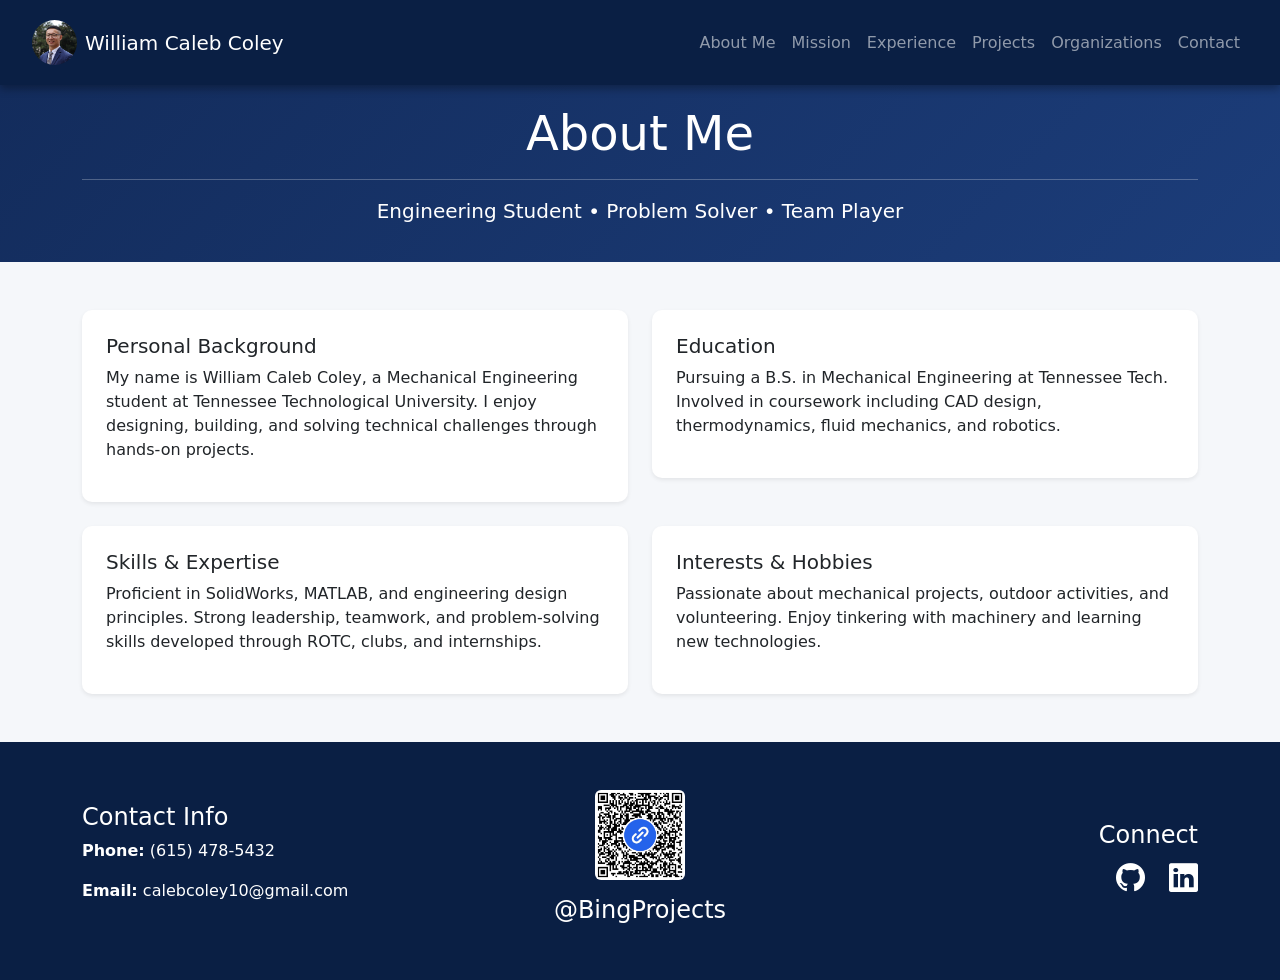
==== about.html @ 5aaec3ba "Updated website content" ====
<!DOCTYPE html>
<html lang="en">
<head>
    <meta charset="UTF-8">
    <title>About Me | William Caleb Coley</title>
    <meta name="viewport" content="width=device-width, initial-scale=1">

    <!-- Bootstrap CSS -->
    <link href="https://cdn.jsdelivr.net/npm/bootstrap@5.3.2/dist/css/bootstrap.min.css" rel="stylesheet">

    <!-- Bootstrap Icons -->
    <link rel="stylesheet" href="https://cdn.jsdelivr.net/npm/bootstrap-icons@1.11.1/font/bootstrap-icons.css">

    <!-- Your CSS -->
    <link rel="stylesheet" href="assets/css/style.css">
</head>

<body>

<!-- ================= NAVBAR ================= -->
<nav class="navbar navbar-expand-lg navbar-dark fixed-top custom-navbar">
    <div class="container-fluid">

        <a class="navbar-brand d-flex align-items-center" href="index.html">
            <img src="images/profile.jpg"
                 alt="Profile"
                 class="rounded-circle me-2"
                 width="45" height="45">
            William Caleb Coley
        </a>

        <button class="navbar-toggler ms-auto"
                type="button"
                data-bs-toggle="collapse"
                data-bs-target="#navbarNav">
            <span class="navbar-toggler-icon"></span>
        </button>

        <div class="collapse navbar-collapse justify-content-end" id="navbarNav">
            <ul class="navbar-nav text-end">
                <li class="nav-item"><a class="nav-link active" href="about.html">About Me</a></li>
                <li class="nav-item"><a class="nav-link" href="mission.html">Mission</a></li>
                <li class="nav-item"><a class="nav-link" href="experience.html">Experience</a></li>
                <li class="nav-item"><a class="nav-link" href="projects.html">Projects</a></li>
                <li class="nav-item"><a class="nav-link" href="organizations.html">Organizations</a></li>
                <li class="nav-item"><a class="nav-link" href="contact.html">Contact</a></li>
            </ul>
        </div>

    </div>
</nav>

<!-- ================= FLEX WRAPPER ================= -->
<div class="page-content">

    <!-- HERO -->
    <header class="hero-section text-white">
        <div class="container text-center">
            <h1 class="display-5">About Me</h1>
            <hr class="hero-divider my-3">
            <p class="lead">Engineering Student • Problem Solver • Team Player</p>
        </div>
    </header>

    <!-- ABOUT ME SECTIONS -->
    <section class="py-5" style="background-color:#f5f7fa;">
        <div class="container">

            <div class="row g-4">

                <!-- Section 1: Personal Background -->
                <div class="col-md-6">
                    <div class="card shadow-sm border-0 p-4">
                        <h5>Personal Background</h5>
                        <p>
                            My name is William Caleb Coley, a Mechanical Engineering student 
                            at Tennessee Technological University. I enjoy designing, building, 
                            and solving technical challenges through hands-on projects.
                        </p>
                    </div>
                </div>

                <!-- Section 2: Education -->
                <div class="col-md-6">
                    <div class="card shadow-sm border-0 p-4">
                        <h5>Education</h5>
                        <p>
                            Pursuing a B.S. in Mechanical Engineering at Tennessee Tech. 
                            Involved in coursework including CAD design, thermodynamics, 
                            fluid mechanics, and robotics.
                        </p>
                    </div>
                </div>

                <!-- Section 3: Skills -->
                <div class="col-md-6">
                    <div class="card shadow-sm border-0 p-4">
                        <h5>Skills & Expertise</h5>
                        <p>
                            Proficient in SolidWorks, MATLAB, and engineering design principles. 
                            Strong leadership, teamwork, and problem-solving skills developed 
                            through ROTC, clubs, and internships.
                        </p>
                    </div>
                </div>

                <!-- Section 4: Interests & Hobbies -->
                <div class="col-md-6">
                    <div class="card shadow-sm border-0 p-4">
                        <h5>Interests & Hobbies</h5>
                        <p>
                            Passionate about mechanical projects, outdoor activities, and 
                            volunteering. Enjoy tinkering with machinery and learning new 
                            technologies.
                        </p>
                    </div>
                </div>

            </div>

        </div>
    </section>

</div>
<!-- END page-content -->

<!-- ================= FOOTER ================= -->
<section id="contact" class="contact-section text-white py-5">
    <div class="container">
        <div class="row align-items-center text-center text-md-start">

            <!-- LEFT -->
            <div class="col-md-4 mb-4 mb-md-0">
                <h4>Contact Info</h4>
                <p><strong>Phone:</strong> (615) 478-5432</p>
                <p><strong>Email:</strong> calebcoley10@gmail.com</p>
            </div>

            <!-- CENTER: QR + BingProjects -->
            <div class="col-md-4 mb-4 mb-md-0 text-center">
                <!-- QR Code -->
                <div class="mb-3">
                    <img src="images/qr-code.png" 
                         alt="QR Code" 
                         width="90" height="90" 
                         class="img-fluid rounded mx-auto d-block">
                </div>

                <!-- BingProjects -->
                <h4 class="mt-2">@BingProjects</h4>
            </div>

            <!-- RIGHT -->
            <div class="col-md-4 text-md-end text-center">
                <h4>Connect</h4>

                <a href="https://github.com/wccoley42" target="_blank" class="social-icon">
                    <i class="bi bi-github"></i>
                </a>

                <a href="https://www.linkedin.com/in/william-c-coley" target="_blank" class="social-icon">
                    <i class="bi bi-linkedin"></i>
                </a>
            </div>

        </div>
    </div>
</section>

<!-- Bootstrap JS -->
<script src="https://cdn.jsdelivr.net/npm/bootstrap@5.3.2/dist/js/bootstrap.bundle.min.js"></script>
<script src="assets/js/script.js"></script>

</body>
</html>
---- assets/css/style.css ----
/* Body background and text */
body {
    margin: 0;           /* REMOVE browser default top/bottom margin */
    padding-top: 85px;   /* keeps space for fixed navbar */
    scroll-behavior: smooth;
    background-color: #f5f7fa;
    color: #0a1f44;
}

/* Navbar */
.custom-navbar {
    background-color: #0a1f44;
    padding: 15px 20px;
    box-shadow: 0 4px 8px rgba(0,0,0,0.3);
}

.navbar-brand {
    color: #ffffff; /* default color (white on dark navbar) */
    transition: 0.3s ease;
    text-decoration: none;
}

.navbar-brand:hover {
    color: #66b2ff; /* accent blue on hover */
    text-decoration: none; /* optional: remove underline */
}

 /* Navbar links hover */
.navbar-nav .nav-link {
    transition: 0.3s ease;
}

.navbar-nav .nav-link:hover {
    color: #66b2ff; /* same accent blue as hero links */
}

.navbar-nav .nav-link.active {
    color: #66b2ff; /* blue for the active section */
}
.navbar-toggler {
    border: none; /* optional: remove border if any */
    transition: 0.3s ease;
}

.navbar-toggler:hover .navbar-toggler-icon {
    background-image: url("data:image/svg+xml;charset=utf8,%3Csvg viewBox='0 0 30 30' xmlns='http://www.w3.org/2000/svg'%3E%3Cpath stroke='rgb(102,178,255)' stroke-width='2' stroke-linecap='round' stroke-miterlimit='10' d='M4 7h22M4 15h22M4 23h22'/%3E%3C/svg%3E");
}


/* Learn More Projects button */
.btn-learn-more {
    background-color: #0a1f44; /* Dark navy base */
    color: #ffffff;
    padding: 10px 25px;
    border-radius: 5px;
    transition: 0.3s ease;
    text-decoration: none;
}

.btn-learn-more:hover {
    background-color: #66b2ff; /* hover color */
    color: #0a1f44;            /* text color changes on hover */
}
/* Hero Section */
.hero-section {
    background: linear-gradient(135deg, #132c5c, #1c3d7a);
    padding: 20px 20px;
}

.hero-section h1,
.hero-section p,
.hero-section .hero-divider {
    margin-top: 0;
}

.hero-section a {
    text-decoration: underline; /* optional */
    color: #ffffff;
    transition: 0.3s ease;
}

.hero-section a:hover {
    color: #66b2ff; /* accent blue */
    text-decoration: none;
}

/* Alternate section styling */
section.bg-white {
    background-color: #ffffff;
    color: #0a1f44;
}

/* Cards */
.card {
    background-color: #ffffff;
    border-radius: 10px;
}

/* Buttons with hover accent */
.btn-dark.btn-hover {
    background-color: #0a1f44;
    color: #ffffff;
    transition: 0.3s ease;
}

.btn-dark.btn-hover:hover {
    background-color: #66b2ff;
    color: #ffffff;
}

.contact-section {
    background-color: #0a1f44; /* Dark navy */
}

.social-icon {
    color: white;
    font-size: 1.8rem;
    margin-left: 15px;
    transition: 0.3s ease;
    text-decoration: none;
}

.social-icon:hover {
    color: #66b2ff;
    transform: translateY(-3px);
}

/*<!--for Experience Page-->*/
/* Make page take full height */
html, body {
    height: 100%;
}

body {
    display: flex;
    flex-direction: column;
}

.page-content {
    flex: 1;
}

/* Company links (Experience Page) */
.company-link {
    color: #0a1f44;           /* same dark navy */
    text-decoration: underline;
    transition: 0.3s ease;
}

.company-link:hover {
    color: #66b2ff;           /* accent blue on hover */
}
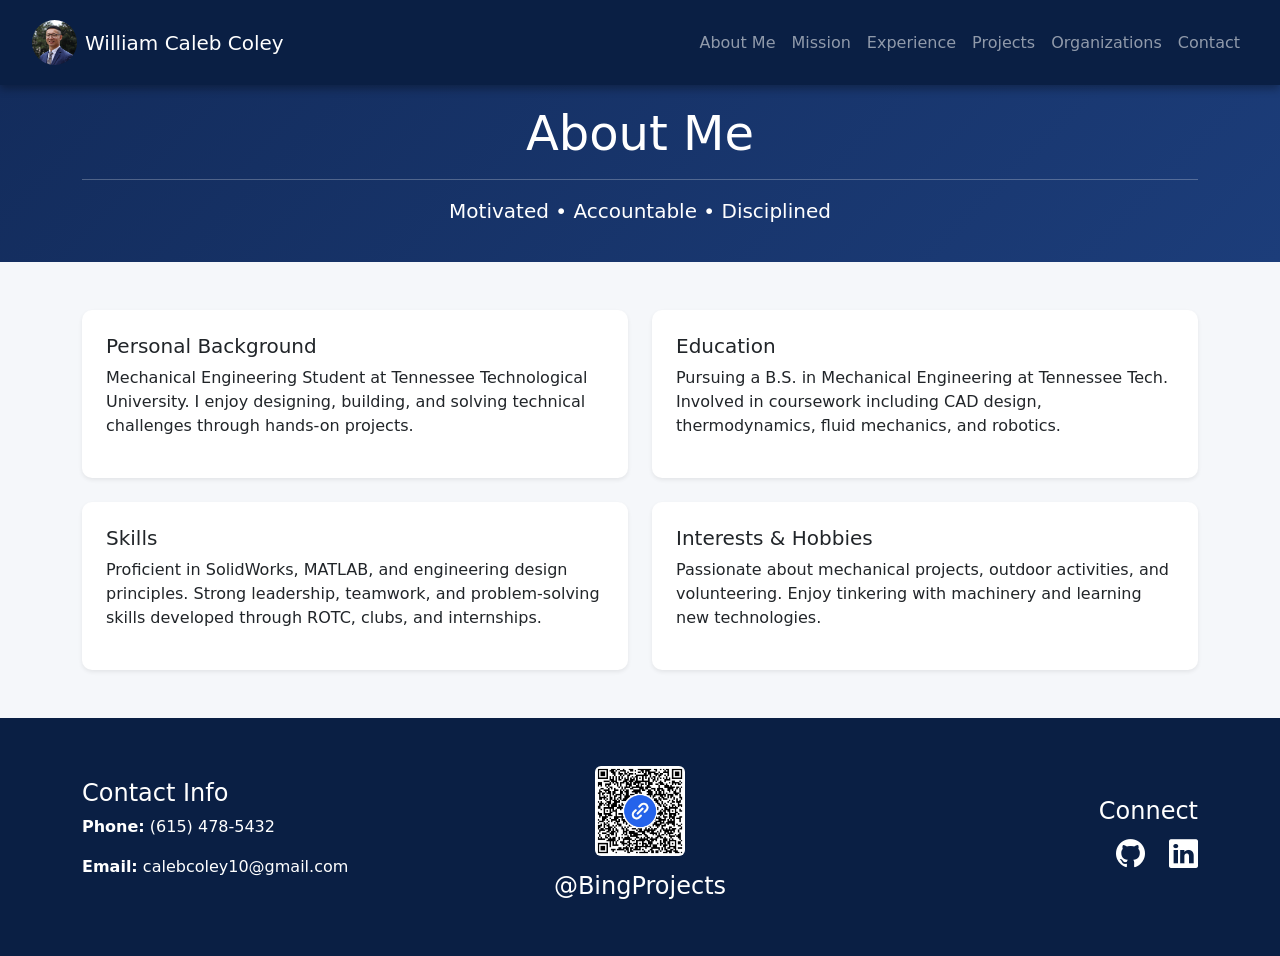
==== commit 0fb2d051: "Updated website content" ====
--- a/about.html
+++ b/about.html
@@ -58,7 +58,7 @@
         <div class="container text-center">
             <h1 class="display-5">About Me</h1>
             <hr class="hero-divider my-3">
-            <p class="lead">Engineering Student • Problem Solver • Team Player</p>
+            <p class="lead">Motivated • Accountable • Disciplined</p>
         </div>
     </header>
 
@@ -73,7 +73,7 @@
                     <div class="card shadow-sm border-0 p-4">
                         <h5>Personal Background</h5>
                         <p>
-                            My name is William Caleb Coley, a Mechanical Engineering student 
+                            Mechanical Engineering Student 
                             at Tennessee Technological University. I enjoy designing, building, 
                             and solving technical challenges through hands-on projects.
                         </p>
@@ -95,7 +95,7 @@
                 <!-- Section 3: Skills -->
                 <div class="col-md-6">
                     <div class="card shadow-sm border-0 p-4">
-                        <h5>Skills & Expertise</h5>
+                        <h5>Skills</h5>
                         <p>
                             Proficient in SolidWorks, MATLAB, and engineering design principles. 
                             Strong leadership, teamwork, and problem-solving skills developed 
--- a/assets/css/style.css
+++ b/assets/css/style.css
@@ -53,13 +53,16 @@
     color: #ffffff;
     padding: 10px 25px;
     border-radius: 5px;
-    transition: 0.3s ease;
+    transition: all 0.3s ease;
     text-decoration: none;
+    border: none;
 }
 
 .btn-learn-more:hover {
-    background-color: #66b2ff; /* hover color */
-    color: #0a1f44;            /* text color changes on hover */
+    background-color: #66b2ff; /* Hover color */
+    color: #0a1f44;            /* Text color changes */
+    transform: translateY(-2px); /* Slight lift effect */
+    box-shadow: 0 4px 10px rgba(0, 0, 0, 0.15);
 }
 /* Hero Section */
 .hero-section {
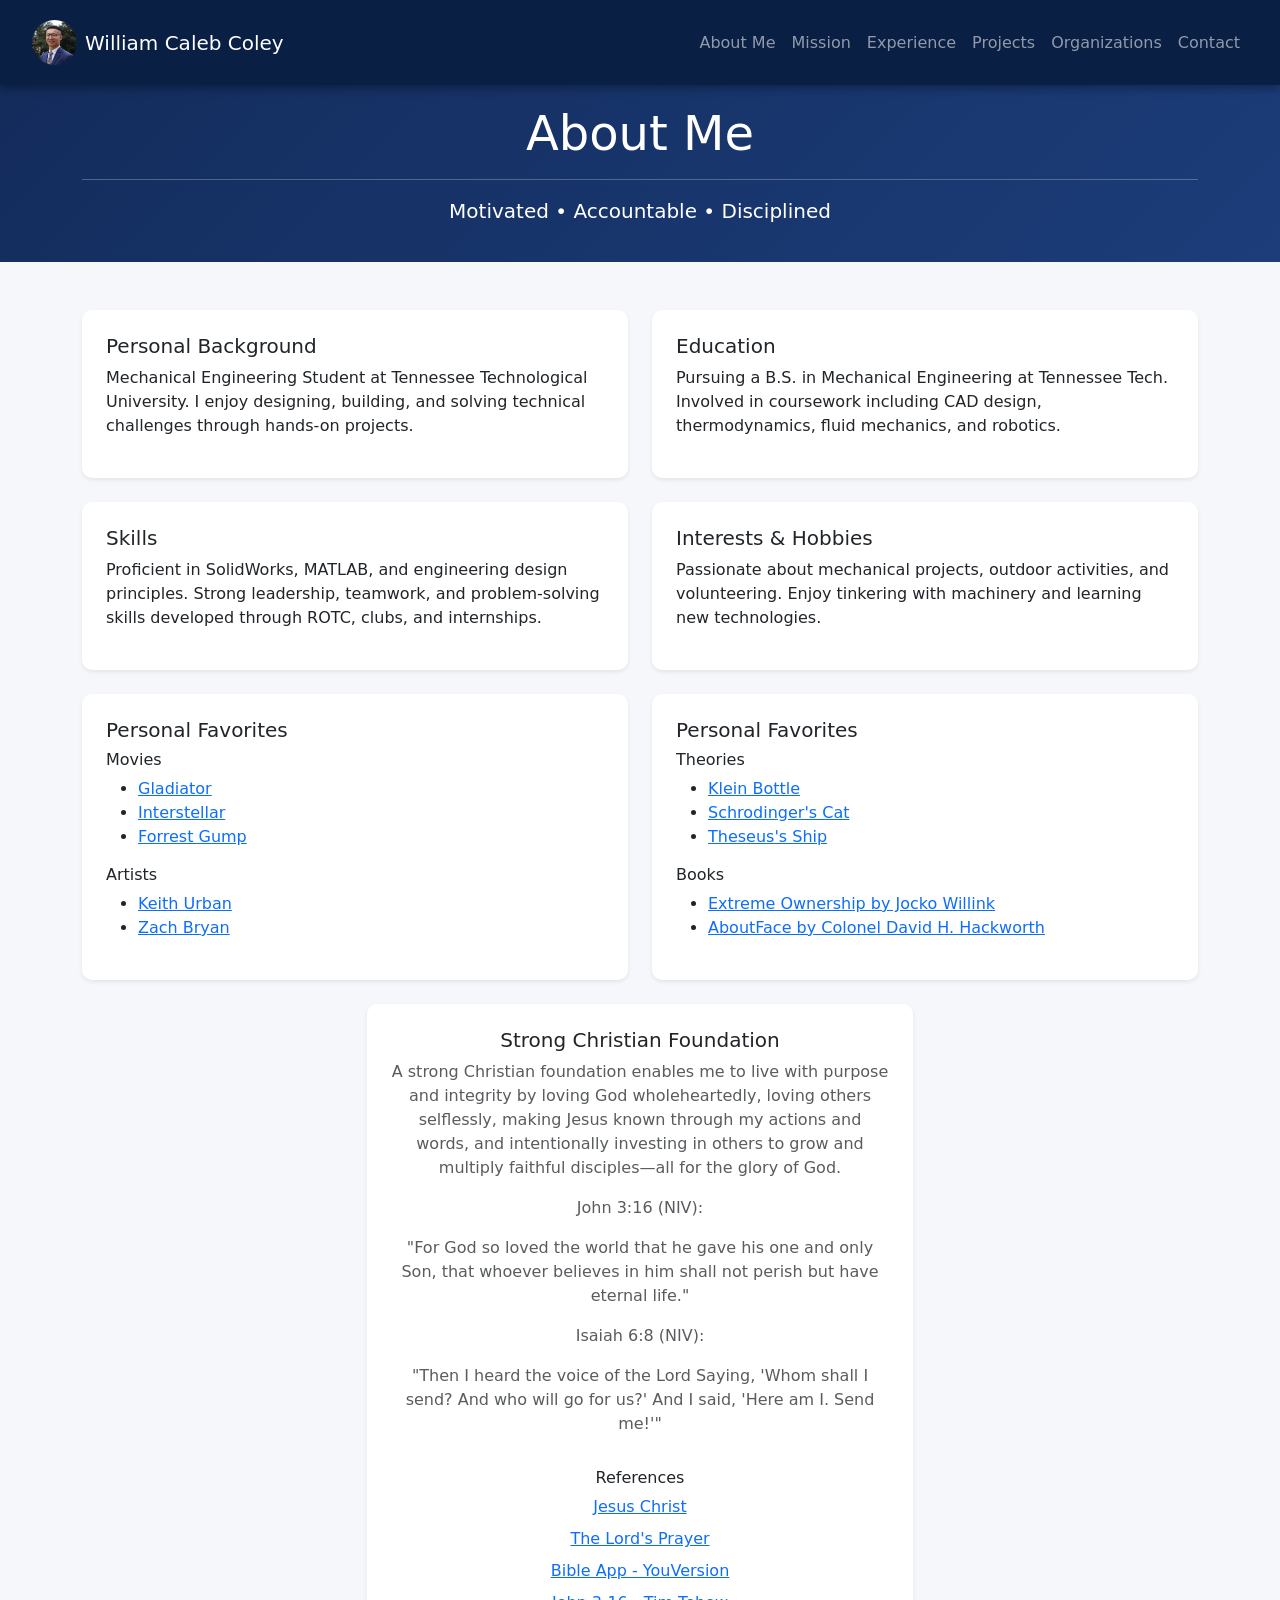
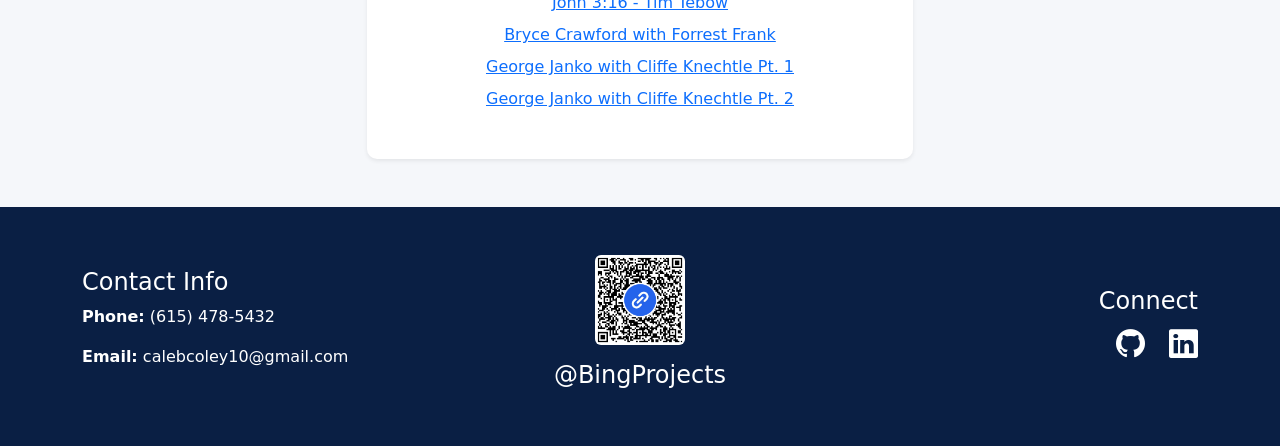
==== commit 5e708b12: "Updated website content" ====
--- a/about.html
+++ b/about.html
@@ -116,6 +116,157 @@
                     </div>
                 </div>
 
+                <!-- Section 5: Favorite Movies and Artist -->
+                <div class="col-md-6">
+                    <div class="card shadow-sm border-0 p-4">
+                        <h5>Personal Favorites</h5>
+
+                        <h6>Movies</h6>
+                        <ul>
+                            <li>
+                                <a href="https://www.youtube.com/watch?v=P5ieIbInFpg&t=1s" target="_blank">
+                                    Gladiator
+                                </a>
+                            </li>
+                            <li>
+                                <a href="https://www.youtube.com/watch?v=zSWdZVtXT7E" target="_blank">
+                                    Interstellar
+                                </a>
+                            </li>
+                            <li>
+                                <a href="https://www.youtube.com/watch?v=bLvqoHBptjg" target="_blank">
+                                    Forrest Gump
+                                </a>
+                            </li>
+                        </ul>
+
+                        <h6>Artists</h6>
+                        <ul>
+                            <li>
+                                <a href="https://www.youtube.com/@KeithUrban" target="_blank">
+                                    Keith Urban
+                                </a>
+                            </li>
+                            <li>
+                                <a href="https://www.youtube.com/@zachbryan1067" target="_blank">
+                                    Zach Bryan
+                                </a>
+                            </li>
+                        </ul>
+
+                    </div>
+                </div>
+
+                <!-- Section 6: Thoughtful Theories -->
+                <div class="col-md-6">
+                    <div class="card shadow-sm border-0 p-4">
+                        <h5>Personal Favorites</h5>
+
+                        <h6>Theories</h6>
+                        <ul>
+                            <li>
+                                <a href="https://www.youtube.com/watch?v=9Bqg-6nzkzw" target="_blank">
+                                    Klein Bottle
+                                </a>
+                            </li>
+                            <li>
+                                <a href="https://www.youtube.com/watch?v=UjaAxUO6-Uw" target="_blank">
+                                    Schrodinger's Cat
+                                </a>
+                            </li>
+                            <li>
+                                <a href="https://www.youtube.com/watch?v=kVAHXiKjgRo" target="_blank">
+                                    Theseus's Ship
+                                </a>
+                            </li>
+                        </ul>
+
+                        <h6>Books</h6>
+                        <ul>
+                            <li>
+                                <a href="https://jocko.com/books/" target="_blank">
+                                    Extreme Ownership by Jocko Willink
+                                </a>
+                            </li>
+                            <li>
+                                <a href="https://www.amazon.com/exec/obidos/ASIN/1982144041?tag=simonsayscom" target="_blank">
+                                    AboutFace by Colonel David H. Hackworth
+                                </a>
+                            </li>
+                        </ul>
+
+                    </div>
+                </div>
+
+                <div class="col-md-6 mx-auto">
+                    <div class="card shadow-sm border-0 p-4">
+                        <h5 class="text-center">Strong Christian Foundation</h5>
+
+                        <p class="text-muted text-center">
+                            A strong Christian foundation enables me to live 
+                            with purpose and integrity by loving God wholeheartedly, 
+                            loving others selflessly, making Jesus known through my 
+                            actions and words, and intentionally investing in others 
+                            to grow and multiply faithful disciples—all for the glory of God.
+                        </p>
+                        <p class="text-muted text-center">
+                            John 3:16 (NIV):
+                        </p>                       
+                        <p class="text-muted text-center">
+                            "For God so loved the world that he gave his one and only Son,
+                            that whoever believes in him shall not perish but have eternal life."
+                        </p>
+                        <p class="text-muted text-center">
+                            Isaiah 6:8 (NIV):
+                        </p>                       
+                        <p class="text-muted text-center">
+                            "Then I heard the voice of the Lord Saying, 'Whom shall I send?
+                            And who will go for us?' And I said, 'Here am I. Send me!'"
+                        </p>
+
+                        <h6 class="mt-3 text-center">References</h6>
+                        <ul class="text-center list-unstyled">
+                            <li class="mb-2">
+                                <a href="https://www.youtube.com/watch?v=25x1nkPb7VQ" target="_blank">
+                                    Jesus Christ
+                                </a>
+                            </li>                           
+                            <li class="mb-2">
+                                <a href="https://www.biblegateway.com/passage/?search=Matthew%206%3A5-15&version=ESV;NIV" target="_blank">
+                                    The Lord's Prayer
+                                </a>
+                            </li>
+                            <li class="mb-2">
+                                <a href="https://www.youversion.com/bible-app" target="_blank">
+                                    Bible App - YouVersion
+                                </a>
+                            </li>
+                            <li class="mb-2">
+                                <a href="https://www.youtube.com/watch?v=nyxjRcyrj8s" target="_blank">
+                                    John 3:16 - Tim Tebow
+                                </a>
+                            </li>
+
+                            <li class="mb-2">
+                                <a href="https://www.youtube.com/watch?v=gDKWjZNxorM" target="_blank">
+                                    Bryce Crawford with Forrest Frank
+                                </a>
+                            </li>
+                            <li class="mb-2">
+                                <a href="https://www.youtube.com/watch?v=BnuR0AYlIcs" target="_blank">
+                                    George Janko with Cliffe Knechtle Pt. 1
+                                </a>
+                            </li>
+                            <li class="mb-2">
+                                <a href="https://www.youtube.com/watch?v=6t-l0Y_uj9k" target="_blank">
+                                    George Janko with Cliffe Knechtle Pt. 2
+                                </a>
+                            </li>
+
+                        </ul>
+                    </div>
+                </div>
+
             </div>
 
         </div>
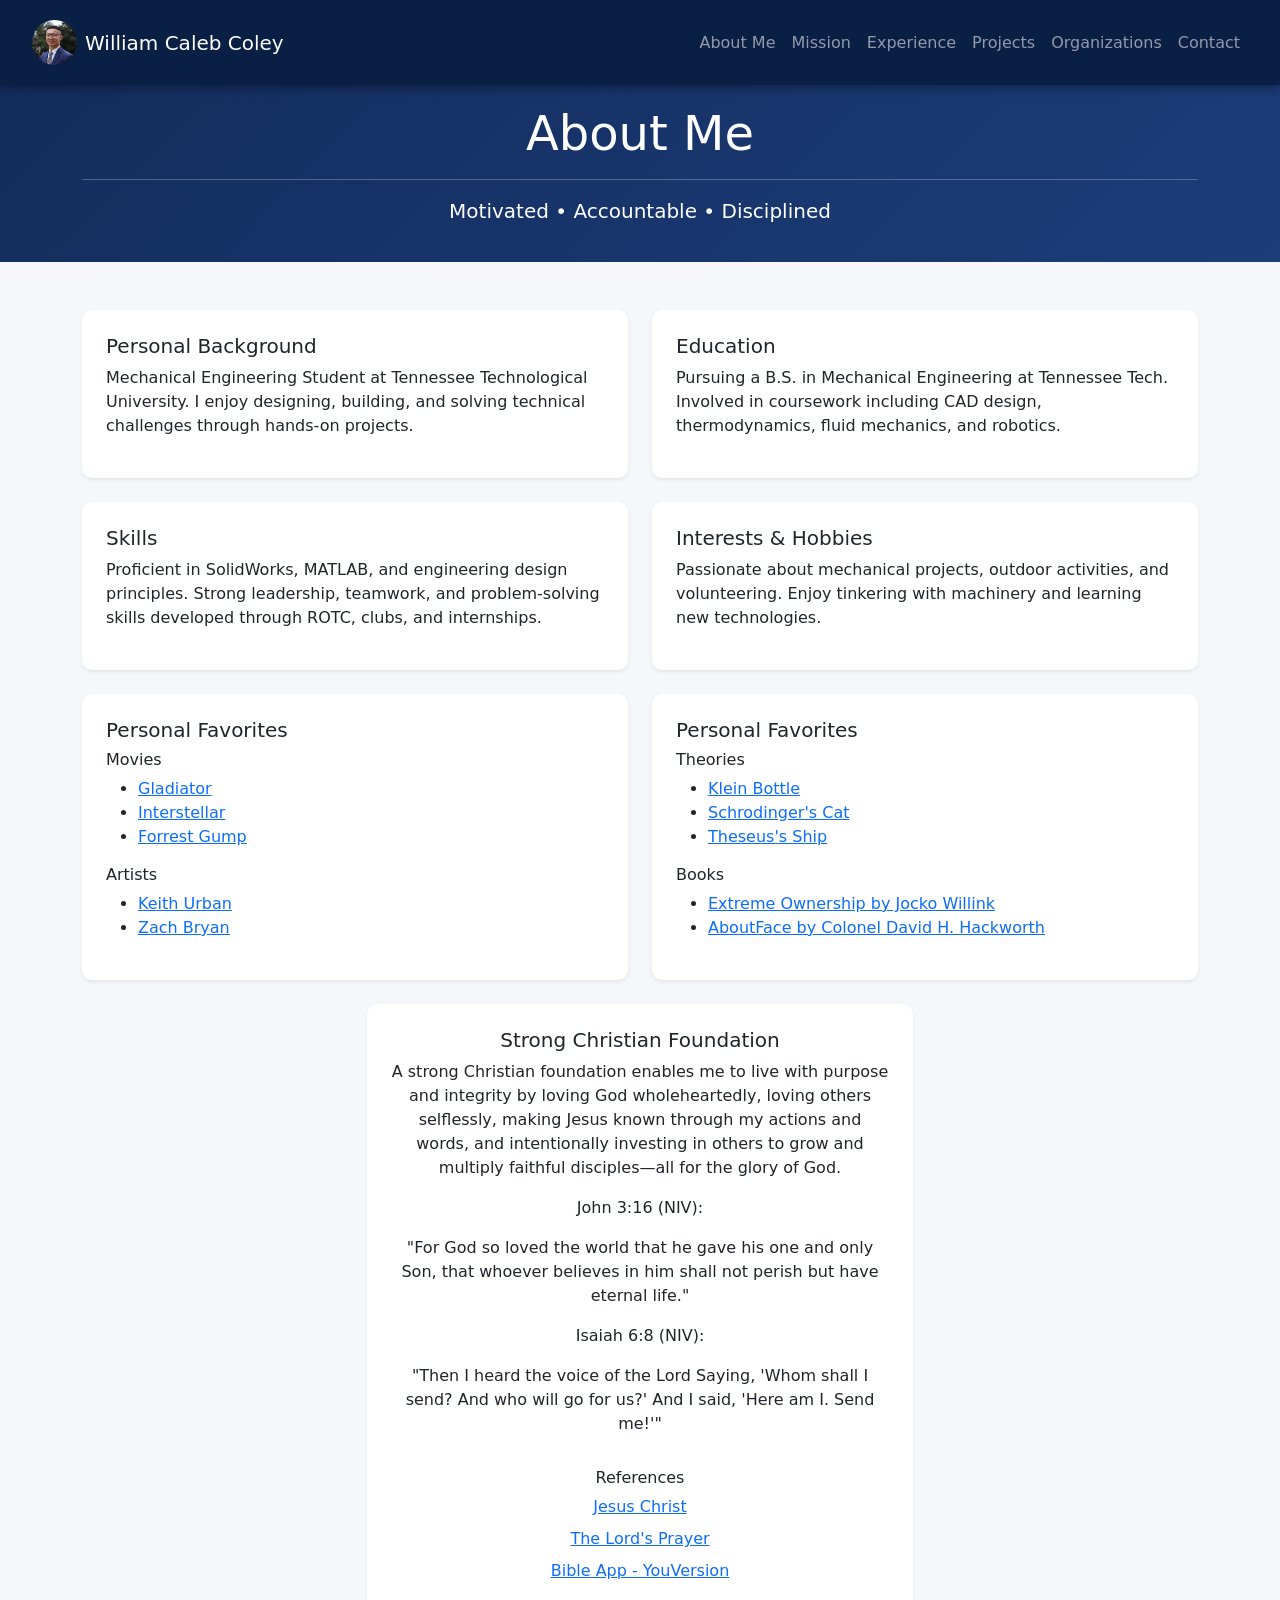
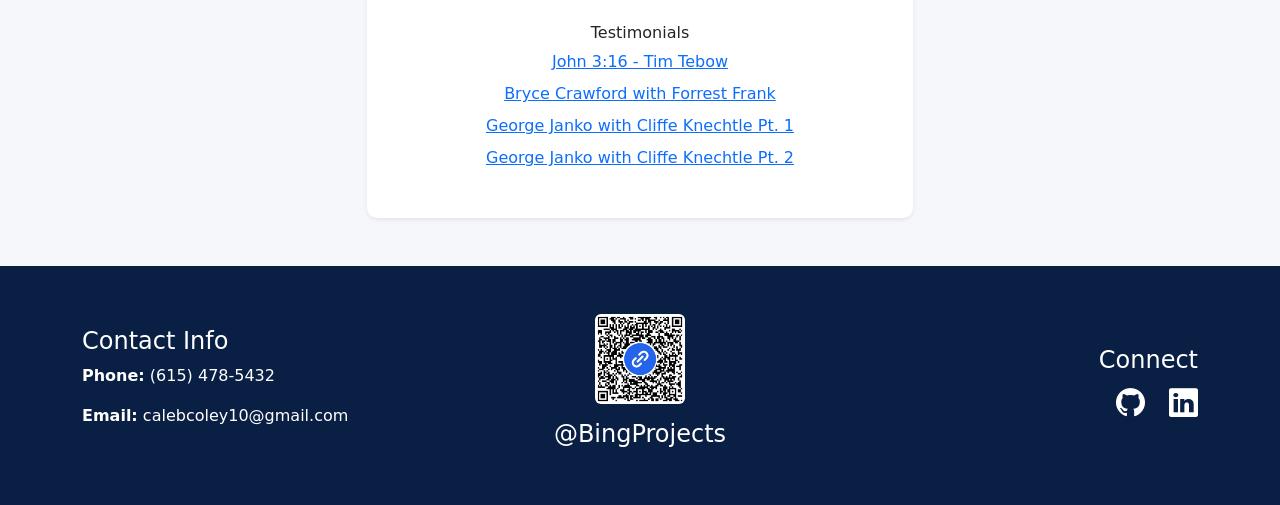
==== commit 415c7eae: "Updated website content" ====
--- a/about.html
+++ b/about.html
@@ -202,24 +202,24 @@
                     <div class="card shadow-sm border-0 p-4">
                         <h5 class="text-center">Strong Christian Foundation</h5>
 
-                        <p class="text-muted text-center">
+                        <p class="text-center">
                             A strong Christian foundation enables me to live 
                             with purpose and integrity by loving God wholeheartedly, 
                             loving others selflessly, making Jesus known through my 
                             actions and words, and intentionally investing in others 
                             to grow and multiply faithful disciples—all for the glory of God.
                         </p>
-                        <p class="text-muted text-center">
+                        <p class="text-center">
                             John 3:16 (NIV):
                         </p>                       
-                        <p class="text-muted text-center">
+                        <p class="text-center">
                             "For God so loved the world that he gave his one and only Son,
                             that whoever believes in him shall not perish but have eternal life."
                         </p>
-                        <p class="text-muted text-center">
+                        <p class="text-center">
                             Isaiah 6:8 (NIV):
                         </p>                       
-                        <p class="text-muted text-center">
+                        <p class="text-center">
                             "Then I heard the voice of the Lord Saying, 'Whom shall I send?
                             And who will go for us?' And I said, 'Here am I. Send me!'"
                         </p>
@@ -241,6 +241,9 @@
                                     Bible App - YouVersion
                                 </a>
                             </li>
+                        </ul>
+                        <h6 class="mt-3 text-center">Testimonials</h6>
+                        <ul class="text-center list-unstyled">
                             <li class="mb-2">
                                 <a href="https://www.youtube.com/watch?v=nyxjRcyrj8s" target="_blank">
                                     John 3:16 - Tim Tebow
